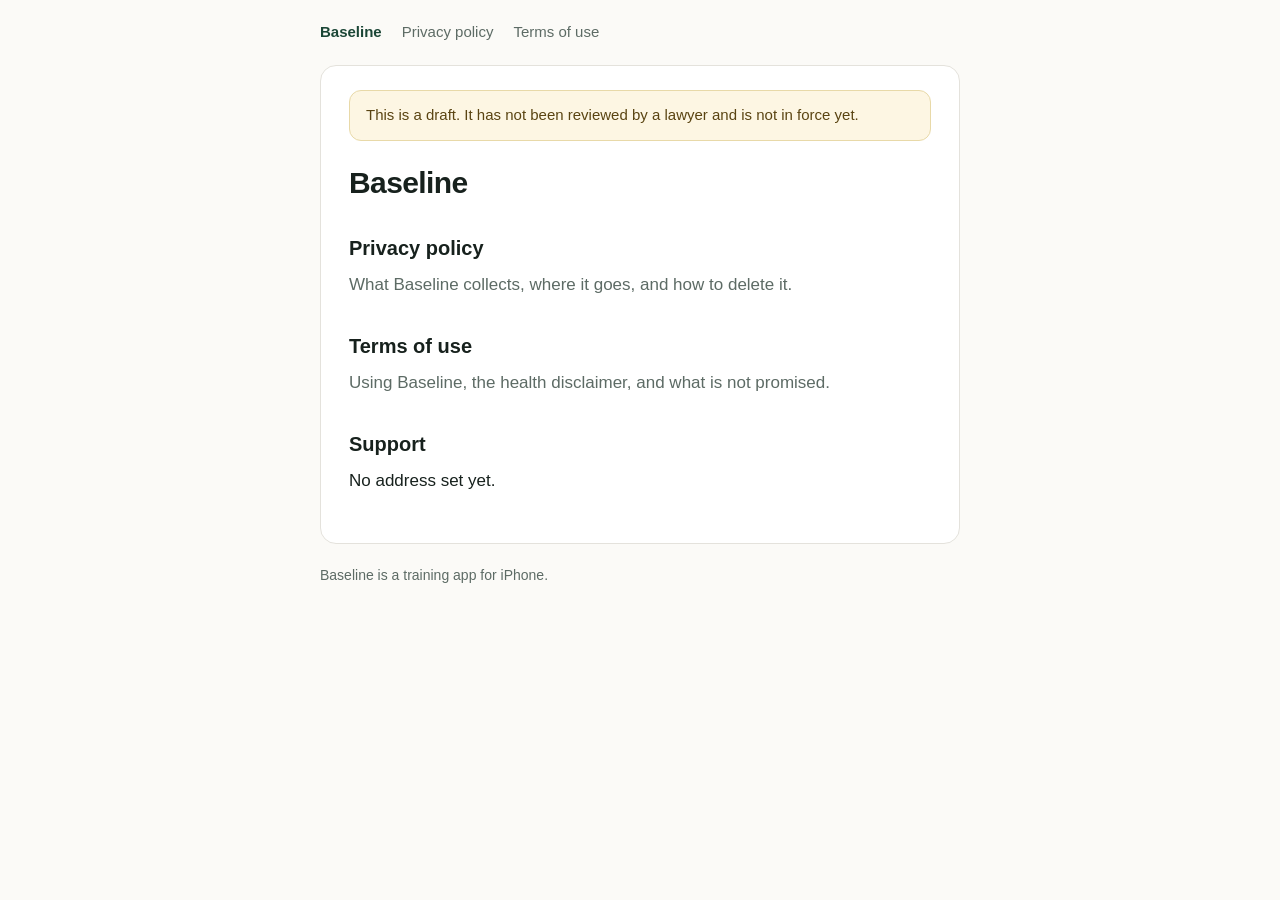
==== index.html @ 122b4f80 "The privacy policy and terms, built from the app repository Generated by docs/legal/build.py in the " ====
<!doctype html>
<html lang="en">
<head>
<meta charset="utf-8">
<meta name="viewport" content="width=device-width, initial-scale=1, viewport-fit=cover">
<title>Baseline | Baseline</title>
<meta name="robots" content="noindex">
<link rel="stylesheet" href="style.css">
</head>
<body>
<nav><a href="index.html" aria-current="page">Baseline</a> <a href="privacy.html">Privacy policy</a> <a href="terms.html">Terms of use</a></nav>
<main>
<p class="banner">This is a draft. It has not been reviewed by a lawyer and is not in force yet.</p>
<h1>Baseline</h1>
<h2><a href="privacy.html">Privacy policy</a></h2>
<p class="lede">What Baseline collects, where it goes, and how to delete it.</p>
<h2><a href="terms.html">Terms of use</a></h2>
<p class="lede">Using Baseline, the health disclaimer, and what is not promised.</p>
<h2>Support</h2>
<p>No address set yet.</p>
</main>
<footer><p>Baseline is a training app for iPhone.</p></footer>
</body>
</html>
---- style.css ----
/* Generated by build.py. One stylesheet, no fonts fetched from anywhere: a policy page should
   render before a network round trip and should not tell a third party who is reading it. */
:root {
  color-scheme: light dark;
  --ink: #17211d;
  --quiet: #5d6b65;
  --ground: #fbfaf7;
  --card: #ffffff;
  --brand: #1b4636;
  --rule: #e4e2dc;
  --warn-ink: #5a4412;
  --warn-ground: #fdf6e3;
  --warn-rule: #e8d9a8;
}
@media (prefers-color-scheme: dark) {
  :root {
    --ink: #edeeec;
    --quiet: #9aa5a0;
    --ground: #121512;
    --card: #191d1a;
    --brand: #8fd0b4;
    --rule: #2b312d;
    --warn-ink: #f0dfb4;
    --warn-ground: #241f14;
    --warn-rule: #4a3f22;
  }
}
* { box-sizing: border-box; }
html { -webkit-text-size-adjust: 100%; }
body {
  margin: 0;
  padding: 0 20px env(safe-area-inset-bottom, 0px);
  background: var(--ground);
  color: var(--ink);
  font: 17px/1.65 -apple-system, BlinkMacSystemFont, "Segoe UI", Roboto, Helvetica, Arial, sans-serif;
  overflow-wrap: break-word;
}
nav, main, footer { max-width: 40rem; margin: 0 auto; }
nav {
  display: flex;
  gap: 20px;
  align-items: center;
  padding: calc(20px + env(safe-area-inset-top, 0px)) 0 20px;
  font-size: 15px;
}
nav a { color: var(--quiet); text-decoration: none; }
nav a:hover { color: var(--brand); text-decoration: underline; }
nav a[aria-current] { color: var(--brand); font-weight: 600; }
main {
  background: var(--card);
  border: 1px solid var(--rule);
  border-radius: 16px;
  padding: 8px 28px 32px;
}
h1 { font-size: 30px; line-height: 1.2; letter-spacing: -0.02em; margin: 24px 0 8px; }
h2 { font-size: 20px; line-height: 1.3; margin: 34px 0 10px; }
h2 a { color: inherit; text-decoration: none; }
h2 a:hover { color: var(--brand); }
p { margin: 0 0 16px; }
strong { font-weight: 640; }
code {
  font: 0.88em ui-monospace, SFMono-Regular, Menlo, Consolas, monospace;
  background: color-mix(in srgb, var(--brand) 10%, transparent);
  padding: 0.1em 0.35em;
  border-radius: 5px;
}
a { color: var(--brand); }
.banner {
  background: var(--warn-ground);
  border: 1px solid var(--warn-rule);
  color: var(--warn-ink);
  border-radius: 12px;
  padding: 12px 16px;
  font-size: 15px;
  margin: 16px 0 24px;
}
.lede { color: var(--quiet); }
footer { color: var(--quiet); font-size: 14px; padding: 20px 0 40px; }
@media (max-width: 480px) {
  body { padding: 0 12px; font-size: 16px; }
  main { padding: 4px 18px 24px; border-radius: 14px; }
  h1 { font-size: 26px; }
}
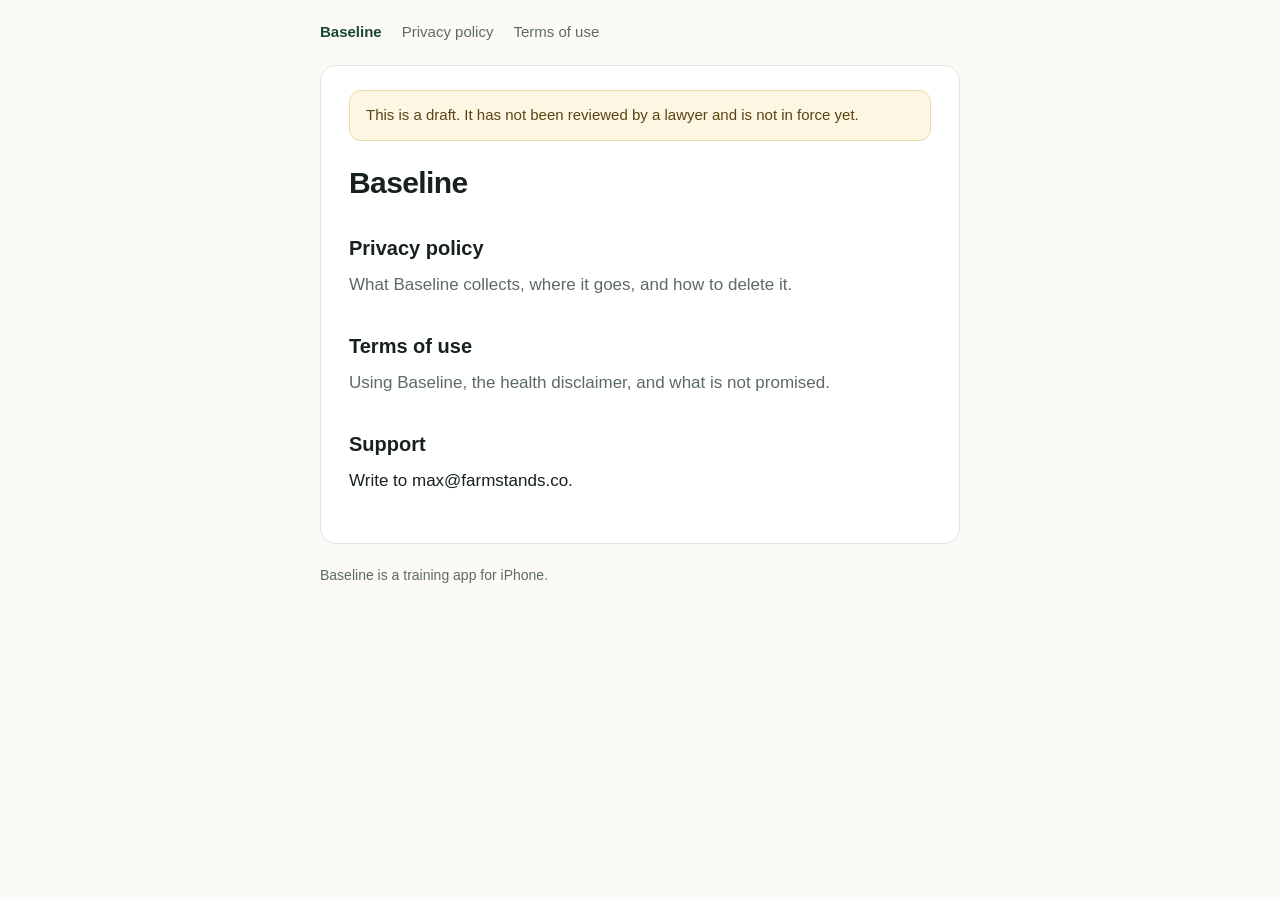
==== commit f815255c: "Rebuild from the app repository" ====
--- a/index.html
+++ b/index.html
@@ -17,7 +17,7 @@
 <h2><a href="terms.html">Terms of use</a></h2>
 <p class="lede">Using Baseline, the health disclaimer, and what is not promised.</p>
 <h2>Support</h2>
-<p>No address set yet.</p>
+<p>Write to max@farmstands.co.</p>
 </main>
 <footer><p>Baseline is a training app for iPhone.</p></footer>
 </body>
--- a/style.css
+++ b/style.css
@@ -57,6 +57,8 @@
 h2 a { color: inherit; text-decoration: none; }
 h2 a:hover { color: var(--brand); }
 p { margin: 0 0 16px; }
+ul { margin: 0 0 16px; padding-left: 1.25em; }
+li { margin: 0 0 8px; }
 strong { font-weight: 640; }
 code {
   font: 0.88em ui-monospace, SFMono-Regular, Menlo, Consolas, monospace;
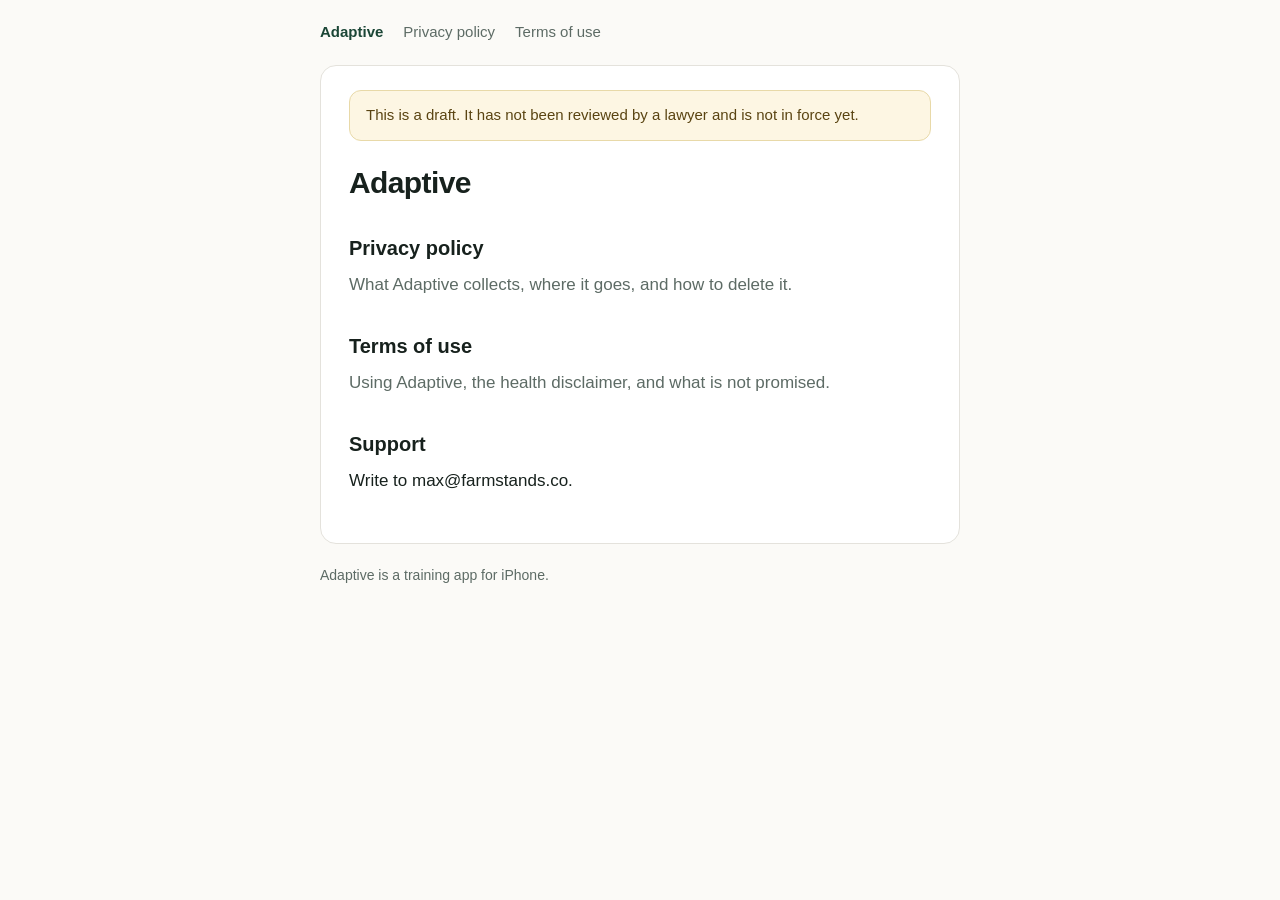
==== commit 3895a89d: "Rebuild from the app repository" ====
--- a/index.html
+++ b/index.html
@@ -3,22 +3,22 @@
 <head>
 <meta charset="utf-8">
 <meta name="viewport" content="width=device-width, initial-scale=1, viewport-fit=cover">
-<title>Baseline | Baseline</title>
+<title>Adaptive | Adaptive</title>
 <meta name="robots" content="noindex">
 <link rel="stylesheet" href="style.css">
 </head>
 <body>
-<nav><a href="index.html" aria-current="page">Baseline</a> <a href="privacy.html">Privacy policy</a> <a href="terms.html">Terms of use</a></nav>
+<nav><a href="index.html" aria-current="page">Adaptive</a> <a href="privacy.html">Privacy policy</a> <a href="terms.html">Terms of use</a></nav>
 <main>
 <p class="banner">This is a draft. It has not been reviewed by a lawyer and is not in force yet.</p>
-<h1>Baseline</h1>
+<h1>Adaptive</h1>
 <h2><a href="privacy.html">Privacy policy</a></h2>
-<p class="lede">What Baseline collects, where it goes, and how to delete it.</p>
+<p class="lede">What Adaptive collects, where it goes, and how to delete it.</p>
 <h2><a href="terms.html">Terms of use</a></h2>
-<p class="lede">Using Baseline, the health disclaimer, and what is not promised.</p>
+<p class="lede">Using Adaptive, the health disclaimer, and what is not promised.</p>
 <h2>Support</h2>
 <p>Write to max@farmstands.co.</p>
 </main>
-<footer><p>Baseline is a training app for iPhone.</p></footer>
+<footer><p>Adaptive is a training app for iPhone.</p></footer>
 </body>
 </html>
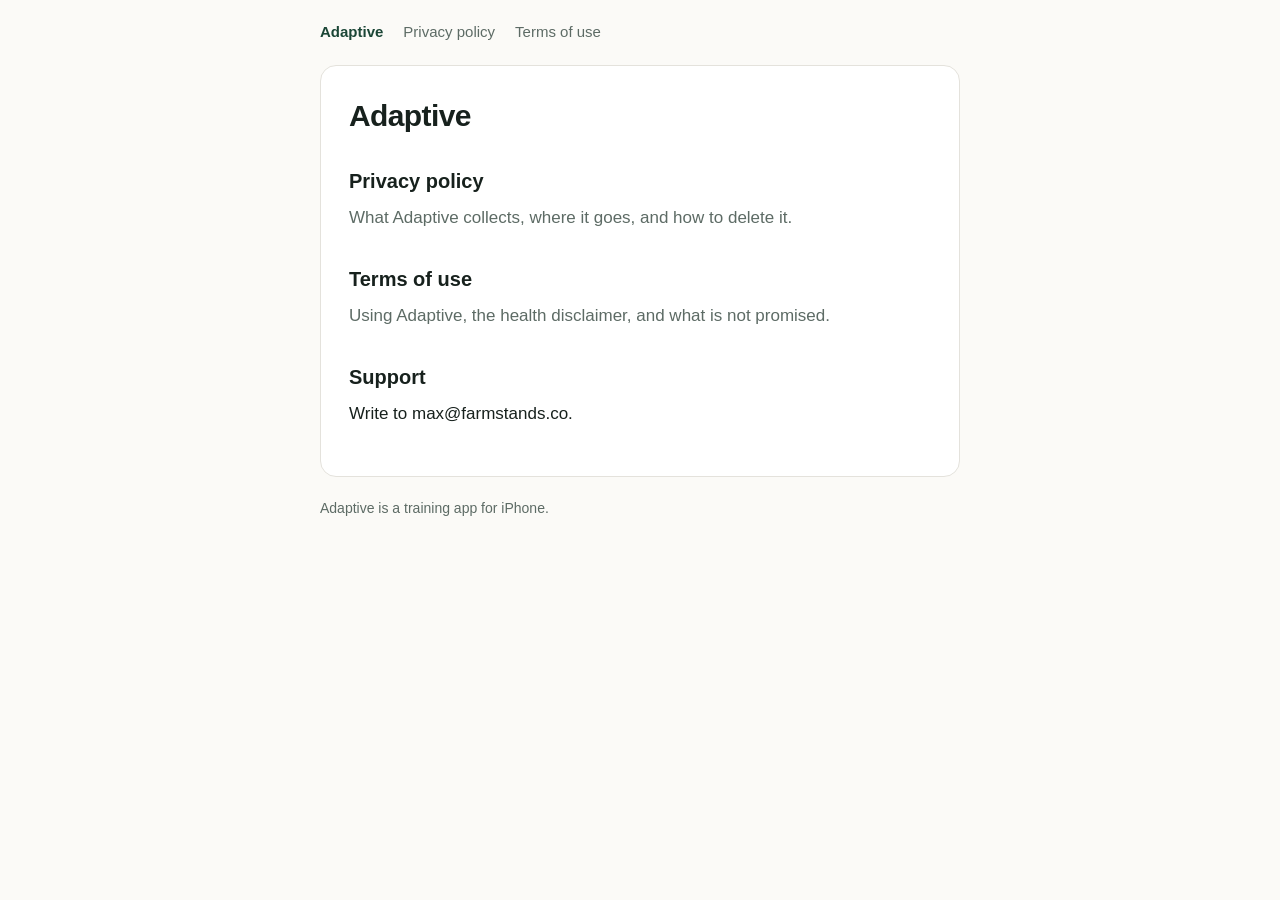
==== commit 92e3b124: "Rebuild from the app repository" ====
--- a/index.html
+++ b/index.html
@@ -4,13 +4,12 @@
 <meta charset="utf-8">
 <meta name="viewport" content="width=device-width, initial-scale=1, viewport-fit=cover">
 <title>Adaptive | Adaptive</title>
-<meta name="robots" content="noindex">
+<meta name="robots" content="index">
 <link rel="stylesheet" href="style.css">
 </head>
 <body>
 <nav><a href="index.html" aria-current="page">Adaptive</a> <a href="privacy.html">Privacy policy</a> <a href="terms.html">Terms of use</a></nav>
 <main>
-<p class="banner">This is a draft. It has not been reviewed by a lawyer and is not in force yet.</p>
 <h1>Adaptive</h1>
 <h2><a href="privacy.html">Privacy policy</a></h2>
 <p class="lede">What Adaptive collects, where it goes, and how to delete it.</p>
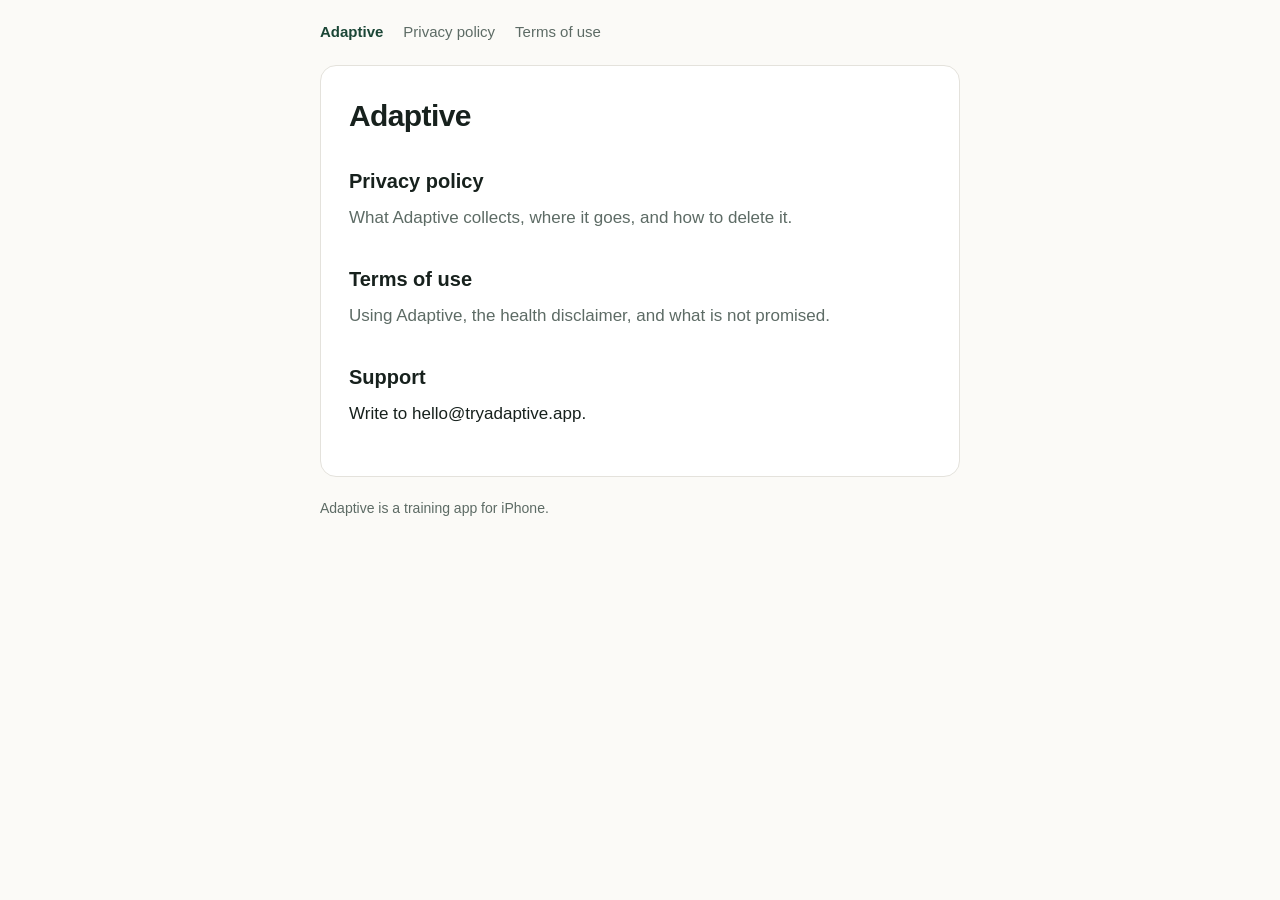
==== commit cc95a31d: "Rebuild from the app repository" ====
--- a/index.html
+++ b/index.html
@@ -16,7 +16,7 @@
 <h2><a href="terms.html">Terms of use</a></h2>
 <p class="lede">Using Adaptive, the health disclaimer, and what is not promised.</p>
 <h2>Support</h2>
-<p>Write to max@farmstands.co.</p>
+<p>Write to hello@tryadaptive.app.</p>
 </main>
 <footer><p>Adaptive is a training app for iPhone.</p></footer>
 </body>
